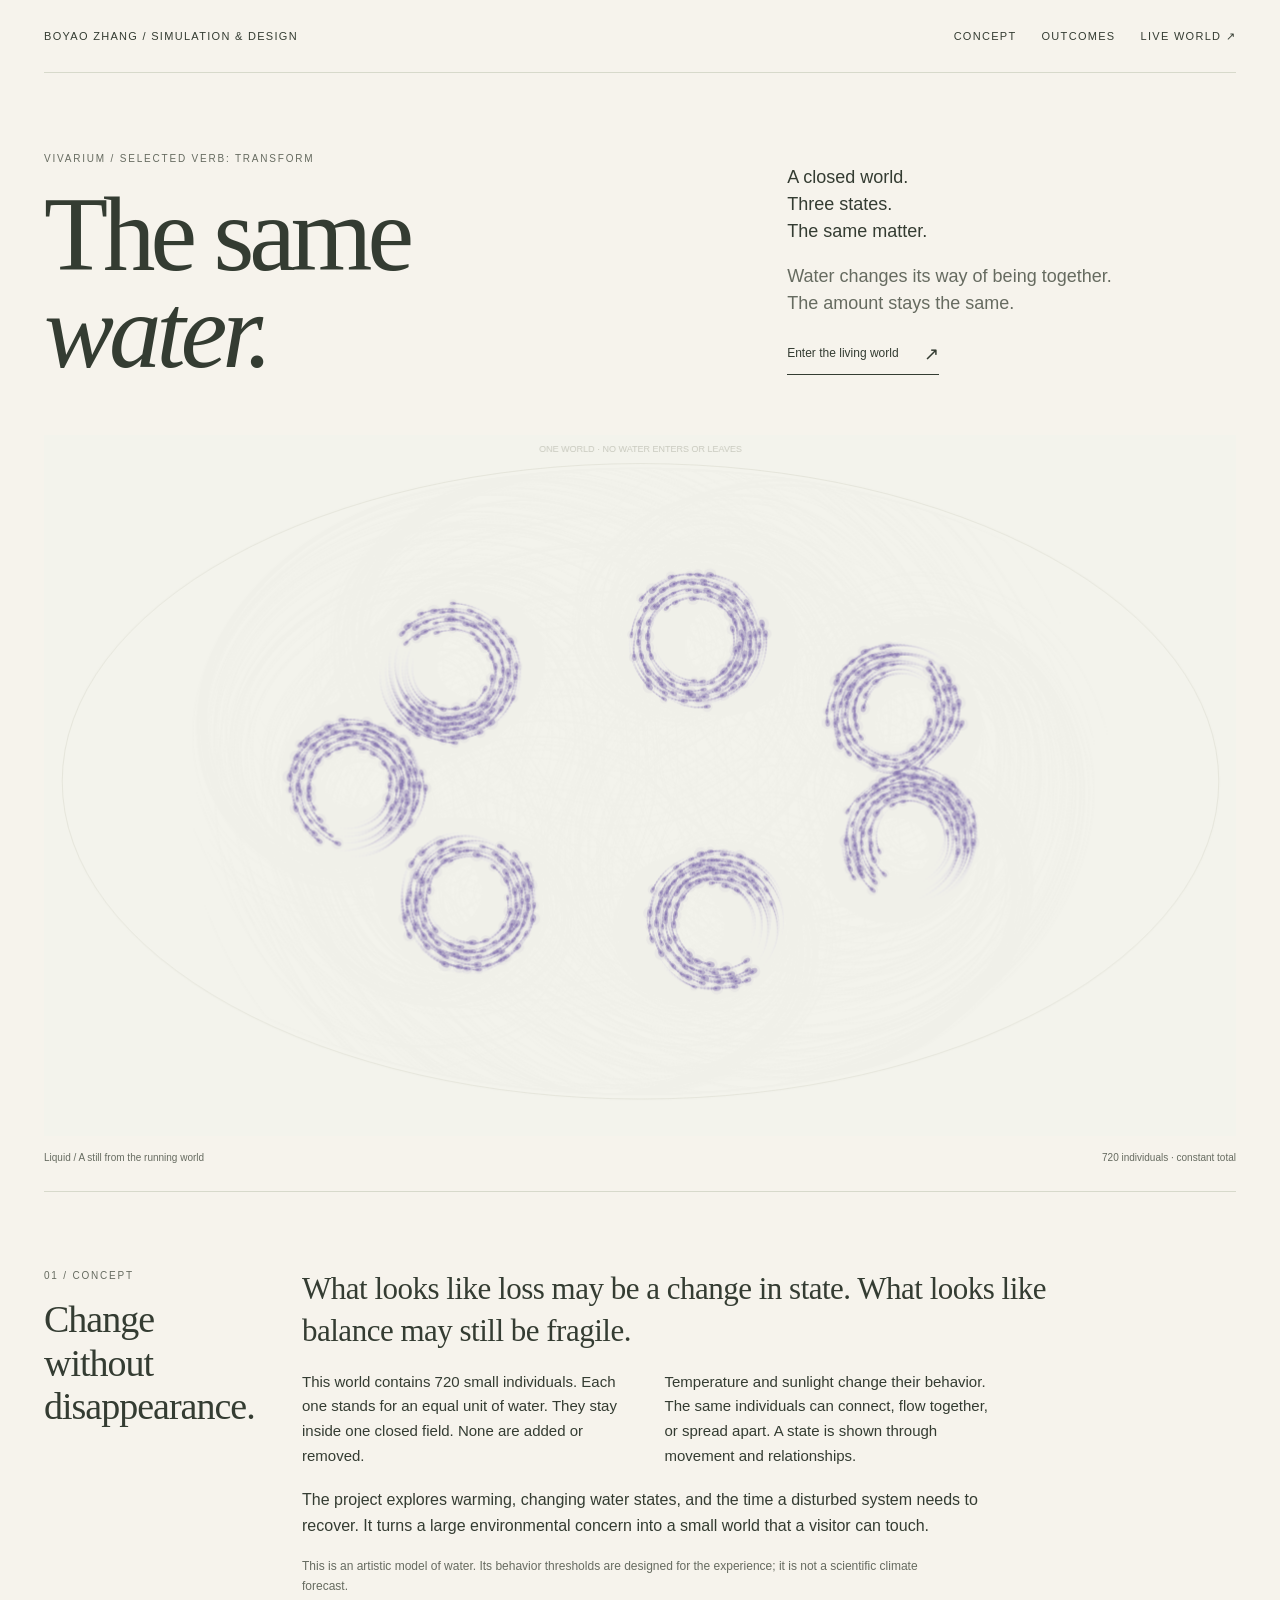
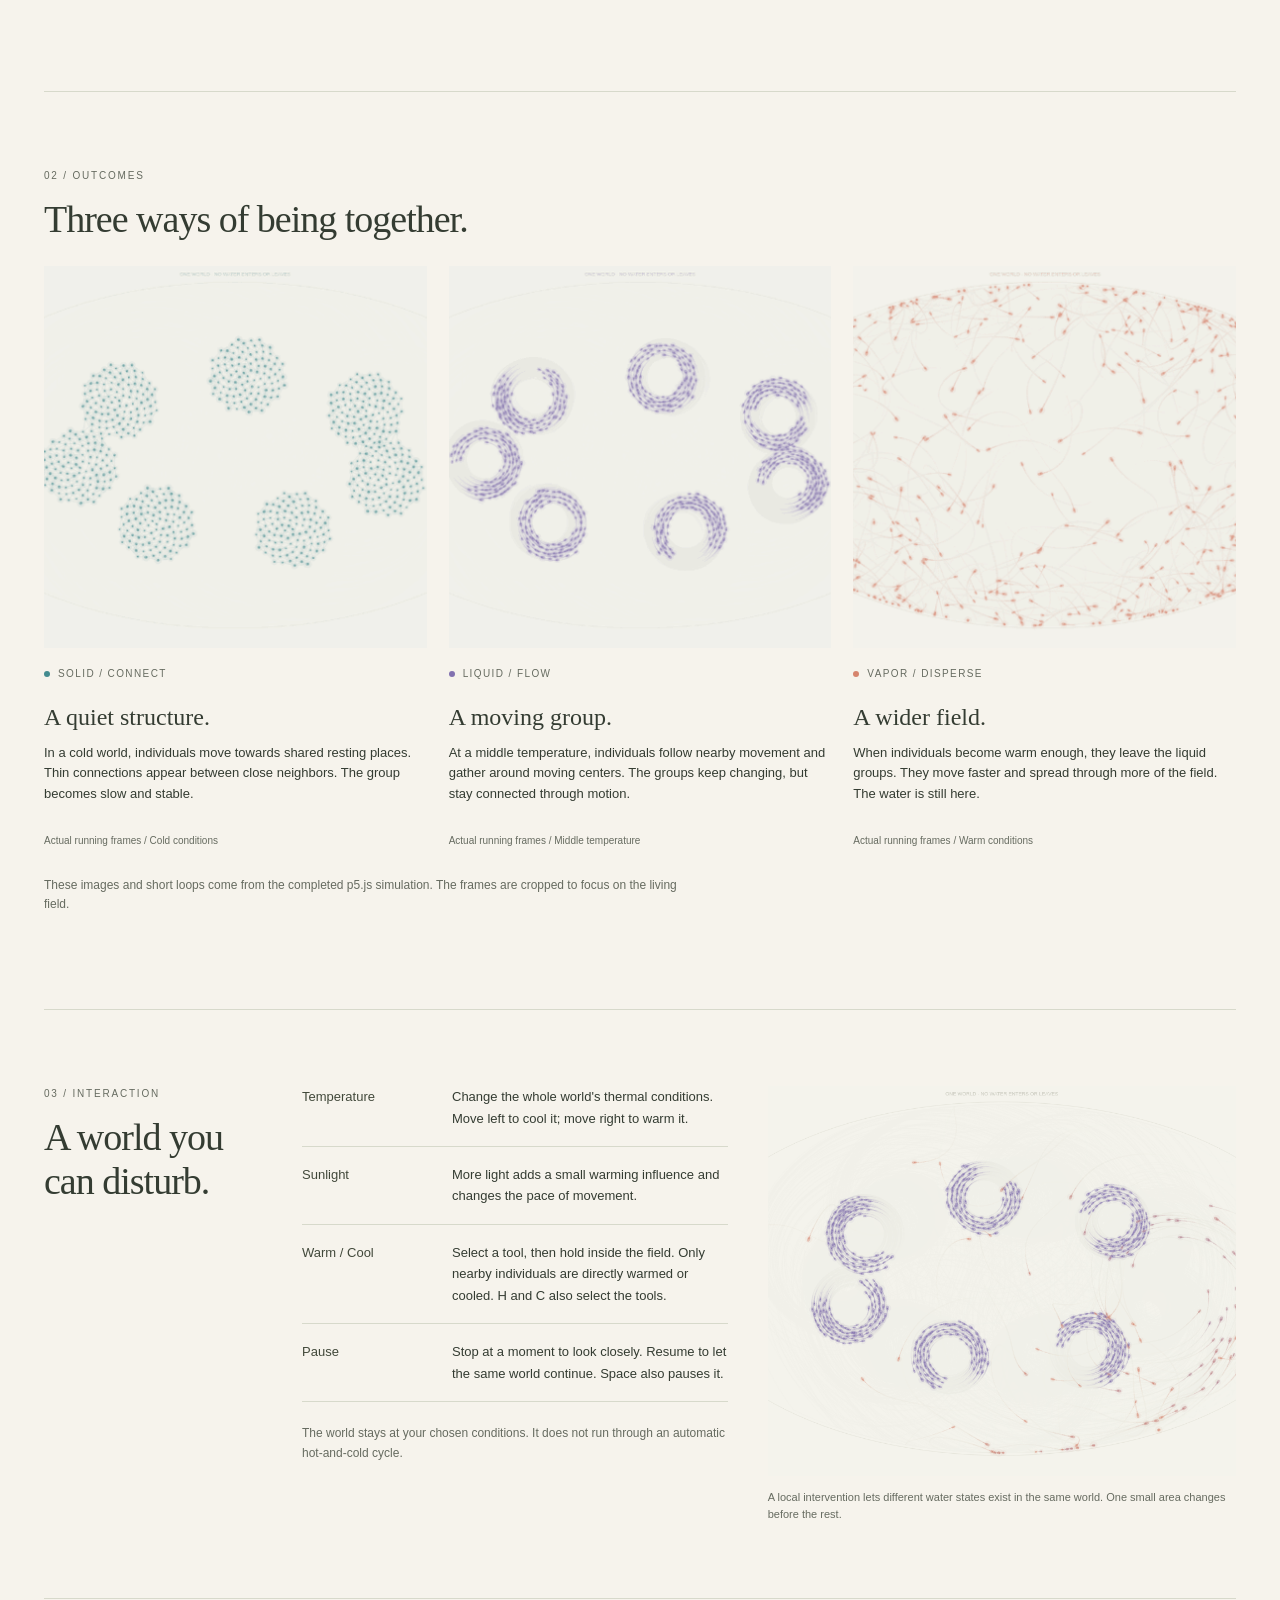
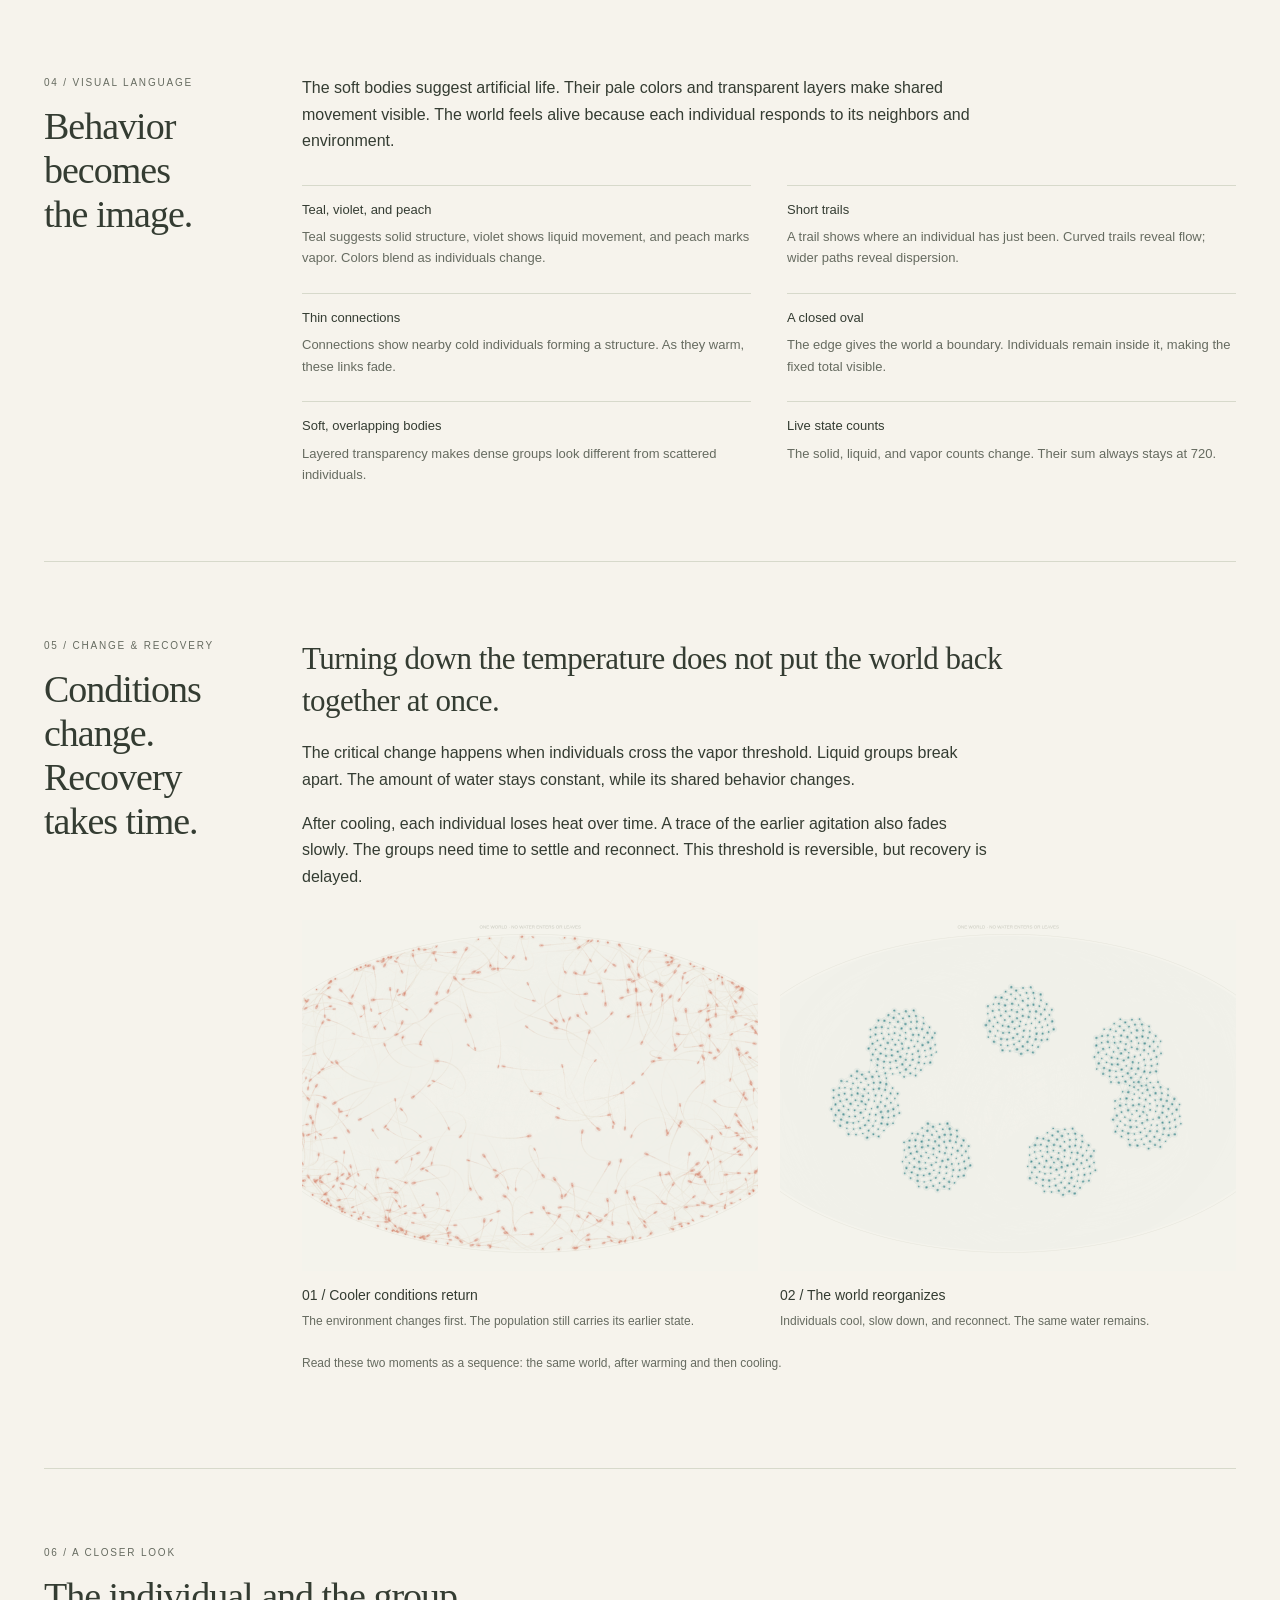
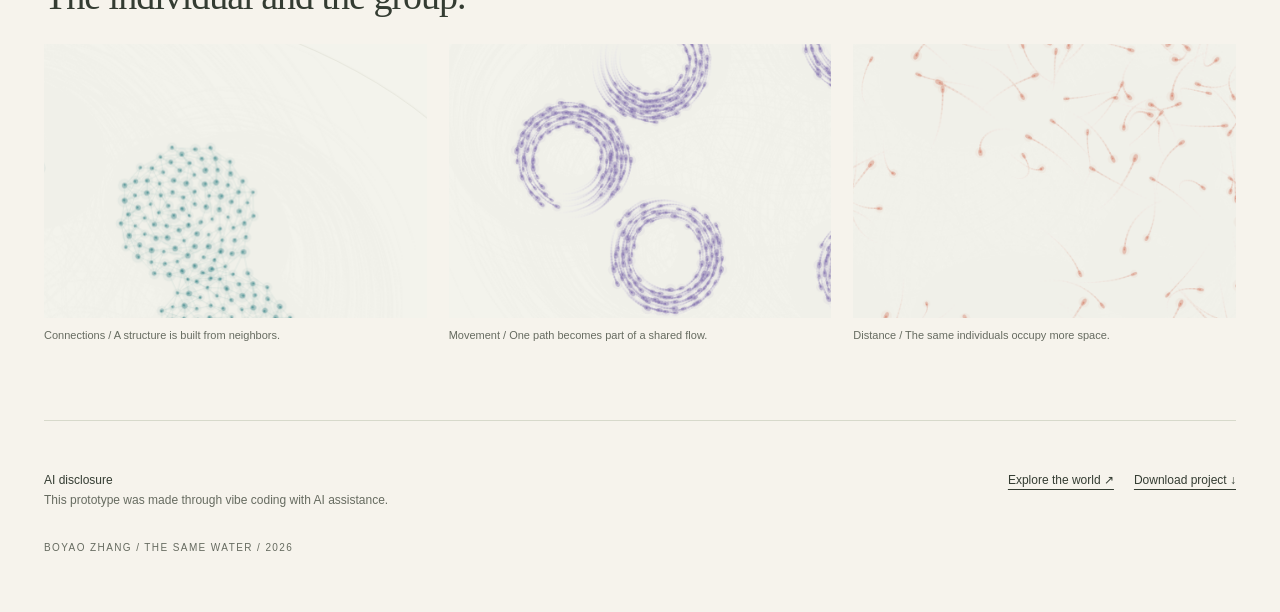
==== the-same-water/index.html @ 987aae66 "ct3p2" ====
<!doctype html>
<html lang="en"><head><meta charset="utf-8"><meta name="viewport" content="width=device-width,initial-scale=1"><title>The Same Water — Documentation</title><meta name="description" content="A p5.js vivarium about water, shared behavior, changing states and slow recovery. Design documentation by Boyao Zhang."><link rel="stylesheet" href="style.css"></head>
<body><div class="wrap">
<header><span>Boyao Zhang / Simulation &amp; Design</span><nav aria-label="Page sections"><a href="#concept">Concept</a><a href="#outcomes">Outcomes</a><a href="sketch.html">Live world ↗</a></nav></header>
<main>
<div class="hero"><div class="hero-text"><div><div class="eyebrow">Vivarium / Selected verb: Transform</div><h1>The same<br><em>water.</em></h1></div><div class="hero-intro"><p>A closed world.<br>Three states.<br>The same matter.</p><p class="note">Water changes its way of being together. The amount stays the same.</p><a class="action" href="sketch.html">Enter the living world <span aria-hidden="true">↗</span></a></div></div><img class="hero-image" src="assets/liquid.png" alt="Soft violet individuals move in curved groups inside a closed oval field."><div class="hero-caption"><span>Liquid / A still from the running world</span><span>720 individuals · constant total</span></div></div>
<section id="concept"><div class="section-grid"><aside><div class="section-number">01 / Concept</div><h2>Change without<br>disappearance.</h2></aside><div><p class="large">What looks like loss may be a change in state. What looks like balance may still be fragile.</p><div class="two-col copy"><p>This world contains 720 small individuals. Each one stands for an equal unit of water. They stay inside one closed field. None are added or removed.</p><p>Temperature and sunlight change their behavior. The same individuals can connect, flow together, or spread apart. A state is shown through movement and relationships.</p></div><p class="copy">The project explores warming, changing water states, and the time a disturbed system needs to recover. It turns a large environmental concern into a small world that a visitor can touch.</p><p class="note">This is an artistic model of water. Its behavior thresholds are designed for the experience; it is not a scientific climate forecast.</p></div></div></section>
<section id="outcomes"><div class="section-number">02 / Outcomes</div><h2>Three ways of being together.</h2><div class="state-grid">
<figure><img src="assets/solid-motion.gif" alt="A pale teal population slowly settles into connected groups."><div class="state-tag solid"><i></i>Solid / Connect</div><h3>A quiet structure.</h3><p>In a cold world, individuals move towards shared resting places. Thin connections appear between close neighbors. The group becomes slow and stable.</p><figcaption class="motion-caption">Actual running frames / Cold conditions</figcaption></figure>
<figure><img src="assets/liquid-motion.gif" alt="Violet individuals follow curved paths and circulate in groups."><div class="state-tag liquid"><i></i>Liquid / Flow</div><h3>A moving group.</h3><p>At a middle temperature, individuals follow nearby movement and gather around moving centers. The groups keep changing, but stay connected through motion.</p><figcaption class="motion-caption">Actual running frames / Middle temperature</figcaption></figure>
<figure><img src="assets/vapor-motion.gif" alt="Peach individuals move freely across the closed field."><div class="state-tag vapor"><i></i>Vapor / Disperse</div><h3>A wider field.</h3><p>When individuals become warm enough, they leave the liquid groups. They move faster and spread through more of the field. The water is still here.</p><figcaption class="motion-caption">Actual running frames / Warm conditions</figcaption></figure>
</div><p class="note" style="margin-top:26px">These images and short loops come from the completed p5.js simulation. The frames are cropped to focus on the living field.</p></section>
<section id="interaction"><div class="section-grid"><aside><div class="section-number">03 / Interaction</div><h2>A world you<br>can disturb.</h2></aside><div class="interactions"><div><ul class="interaction-list"><li><strong>Temperature</strong><span>Change the whole world's thermal conditions. Move left to cool it; move right to warm it.</span></li><li><strong>Sunlight</strong><span>More light adds a small warming influence and changes the pace of movement.</span></li><li><strong>Warm / Cool</strong><span>Select a tool, then hold inside the field. Only nearby individuals are directly warmed or cooled. H and C also select the tools.</span></li><li><strong>Pause</strong><span>Stop at a moment to look closely. Resume to let the same world continue. Space also pauses it.</span></li></ul><p class="note" style="margin-top:22px">The world stays at your chosen conditions. It does not run through an automatic hot-and-cold cycle.</p></div><figure><img src="assets/local.png" alt="A local change in color and group behavior within a larger violet liquid field."><figcaption>A local intervention lets different water states exist in the same world. One small area changes before the rest.</figcaption></figure></div></div></section>
<section><div class="section-grid"><aside><div class="section-number">04 / Visual language</div><h2>Behavior becomes<br>the image.</h2></aside><div><p class="copy">The soft bodies suggest artificial life. Their pale colors and transparent layers make shared movement visible. The world feels alive because each individual responds to its neighbors and environment.</p><div class="visual-list"><div><strong>Teal, violet, and peach</strong><p>Teal suggests solid structure, violet shows liquid movement, and peach marks vapor. Colors blend as individuals change.</p></div><div><strong>Short trails</strong><p>A trail shows where an individual has just been. Curved trails reveal flow; wider paths reveal dispersion.</p></div><div><strong>Thin connections</strong><p>Connections show nearby cold individuals forming a structure. As they warm, these links fade.</p></div><div><strong>A closed oval</strong><p>The edge gives the world a boundary. Individuals remain inside it, making the fixed total visible.</p></div><div><strong>Soft, overlapping bodies</strong><p>Layered transparency makes dense groups look different from scattered individuals.</p></div><div><strong>Live state counts</strong><p>The solid, liquid, and vapor counts change. Their sum always stays at 720.</p></div></div></div></div></section>
<section id="recovery"><div class="section-grid"><aside><div class="section-number">05 / Change &amp; recovery</div><h2>Conditions change.<br>Recovery takes time.</h2></aside><div><p class="large">Turning down the temperature does not put the world back together at once.</p><p class="copy">The critical change happens when individuals cross the vapor threshold. Liquid groups break apart. The amount of water stays constant, while its shared behavior changes.</p><p class="copy">After cooling, each individual loses heat over time. A trace of the earlier agitation also fades slowly. The groups need time to settle and reconnect. This threshold is reversible, but recovery is delayed.</p><div class="recovery"><figure><img src="assets/recovery-early.png" alt="The dispersed population just after cooler conditions are restored."><figcaption><b>01 / Cooler conditions return</b>The environment changes first. The population still carries its earlier state.</figcaption></figure><figure><img src="assets/recovery-late.png" alt="The same population has cooled and begun to form quiet connected structures."><figcaption><b>02 / The world reorganizes</b>Individuals cool, slow down, and reconnect. The same water remains.</figcaption></figure></div><p class="note">Read these two moments as a sequence: the same world, after warming and then cooling.</p></div></div></section>
<section><div class="section-number">06 / A closer look</div><h2>The individual and the group.</h2><div class="sequence"><figure><img src="assets/solid-detail.png" alt="Close-up of teal bodies and thin links in a solid group."><figcaption>Connections / A structure is built from neighbors.</figcaption></figure><figure><img src="assets/liquid-detail.png" alt="Close-up of curved violet trails in a liquid group."><figcaption>Movement / One path becomes part of a shared flow.</figcaption></figure><figure><img src="assets/vapor-detail.png" alt="Close-up of scattered peach bodies in vapor."><figcaption>Distance / The same individuals occupy more space.</figcaption></figure></div></section>
</main><footer class="closing"><div><p><strong style="font-weight:normal;color:var(--ink)">AI disclosure</strong><br>This prototype was made through vibe coding with AI assistance.</p><div class="footer">Boyao Zhang / The Same Water / 2026</div></div><div class="downloads"><a href="sketch.html">Explore the world ↗</a><a href="the-same-water.zip" download>Download project ↓</a></div></footer>
</div></body></html>
---- the-same-water/style.css ----
:root{--paper:#f6f3ec;--ink:#343c32;--muted:#666b60;--rule:#d7d9cb}*{box-sizing:border-box}html{scroll-behavior:smooth}body{margin:0;background:var(--paper);color:var(--ink);font:16px/1.65 Arial,sans-serif}a{color:inherit;text-underline-offset:5px}a:focus-visible{outline:2px solid #786a89;outline-offset:5px}.wrap{width:min(1216px,calc(100% - 88px));margin:auto}header{display:flex;justify-content:space-between;gap:20px;padding:27px 0;border-bottom:1px solid var(--rule);font-size:11px;letter-spacing:1.3px;text-transform:uppercase}header nav{display:flex;gap:25px}header a{text-decoration:none}.hero{padding:78px 0 0}.hero-text{display:grid;grid-template-columns:1.5fr 1fr;gap:70px;align-items:end;margin-bottom:55px}.eyebrow,.section-number{font:10px/1.6 Arial,sans-serif;letter-spacing:1.8px;text-transform:uppercase;color:var(--muted)}h1{font:normal clamp(70px,8.2vw,116px)/.92 Georgia,serif;letter-spacing:-5px;margin:20px 0 0}h1 em{font-weight:normal}p{margin:0 0 18px}.hero-intro{max-width:360px;padding-bottom:5px}.hero-intro p{font-size:18px;line-height:1.5}.action{display:inline-flex;align-items:center;gap:25px;font-size:12px;text-decoration:none;border-bottom:1px solid var(--ink);padding:5px 0}.action span{font-size:18px}.hero-image{width:100%;display:block;aspect-ratio:1.7;object-fit:cover}.hero-caption{display:flex;justify-content:space-between;gap:20px;font-size:10px;color:var(--muted);padding:14px 0 24px;border-bottom:1px solid var(--rule)}section{padding:76px 0;border-bottom:1px solid var(--rule)}.section-grid{display:grid;grid-template-columns:210px 1fr;gap:48px}h2{font:normal 38px/1.15 Georgia,serif;letter-spacing:-1px;margin:14px 0 24px}h3{font:normal 24px/1.2 Georgia,serif;margin:20px 0 11px}.large{font:normal 31px/1.35 Georgia,serif;letter-spacing:-.5px;max-width:790px}.two-col{display:grid;grid-template-columns:1fr 1fr;gap:35px}.copy{max-width:690px}.copy p{font-size:15px}.note{font-size:12px;color:var(--muted);max-width:640px}.state-grid{display:grid;grid-template-columns:repeat(3,1fr);gap:22px}.state-grid figure,.interactions figure,.recovery figure{margin:0}.state-grid img{display:block;width:100%;aspect-ratio:1;object-fit:cover}.state-grid p{font-size:13px;line-height:1.6}.state-tag{font-size:10px;letter-spacing:1.4px;text-transform:uppercase;margin-top:18px;color:var(--muted)}.state-tag i{display:inline-block;width:6px;height:6px;border-radius:50%;margin-right:8px}.state-grid .solid i{background:#438b8f}.state-grid .liquid i{background:#8271b0}.state-grid .vapor i{background:#d6846d}.motion-caption{font-size:10px;color:var(--muted);padding-top:10px}.interaction-list{margin:0;padding:0;list-style:none}.interaction-list li{display:grid;grid-template-columns:130px 1fr;gap:20px;padding:17px 0;border-bottom:1px solid var(--rule);font-size:13px}.interaction-list li:first-child{padding-top:0}.interaction-list strong{font-weight:normal;color:#41483a}.interactions{display:grid;grid-template-columns:1fr 1.1fr;gap:40px;align-items:start}.interactions img{width:100%;aspect-ratio:1.2;object-fit:cover;display:block}.interactions figcaption{font-size:11px;line-height:1.5;color:var(--muted);margin-top:13px}.visual-list{display:grid;grid-template-columns:1fr 1fr;gap:24px 36px;margin-top:30px}.visual-list div{padding-top:13px;border-top:1px solid var(--rule);font-size:13px}.visual-list strong{display:block;font-weight:normal;margin-bottom:6px}.visual-list p{margin:0;color:var(--muted)}.recovery{display:grid;grid-template-columns:1fr 1fr;gap:22px;margin:30px 0 22px}.recovery img{width:100%;aspect-ratio:1.3;object-fit:cover;display:block}.recovery figcaption{margin-top:13px;font-size:12px;color:var(--muted)}.recovery figcaption b{display:block;font-weight:normal;font-size:14px;color:var(--ink);margin-bottom:5px}.sequence{display:grid;grid-template-columns:1fr 1fr 1fr;gap:22px;margin-top:26px}.sequence img{width:100%;aspect-ratio:1.4;object-fit:cover;display:block}.sequence figcaption{font-size:11px;margin-top:8px;color:var(--muted)}.sequence figure{margin:0}.closing{padding:50px 0 55px;display:flex;justify-content:space-between;gap:35px;align-items:flex-start}.closing p{font-size:12px;max-width:650px;color:var(--muted)}.downloads{display:flex;gap:20px;font-size:12px}.footer{font-size:10px;text-transform:uppercase;letter-spacing:1.4px;margin-top:30px;color:var(--muted)}@media(max-width:800px){.wrap{width:calc(100% - 40px)}header{font-size:9px}header nav{gap:13px}.hero{padding-top:45px}.hero-text{gap:30px}h1{font-size:70px;letter-spacing:-3px}.hero-intro p{font-size:15px}.section-grid{grid-template-columns:1fr;gap:15px}section{padding:45px 0}.section-grid aside h2{margin-bottom:10px}.state-grid{gap:15px}.interactions{gap:25px}.closing{display:block}.downloads{margin-top:20px}}@media(max-width:560px){header{display:block}header nav{margin-top:13px}.hero-text{grid-template-columns:1fr;gap:25px;margin-bottom:30px}.hero-intro{max-width:320px}h1{font-size:78px}.hero-image{aspect-ratio:1.15}.hero-caption{font-size:9px}.large{font-size:26px}.two-col,.interactions,.visual-list,.recovery,.sequence{grid-template-columns:1fr}.state-grid{grid-template-columns:1fr;gap:32px}.state-grid img{aspect-ratio:1.4}h2{font-size:33px}.interaction-list li{grid-template-columns:95px 1fr;gap:15px}.sequence img{aspect-ratio:1.45}}
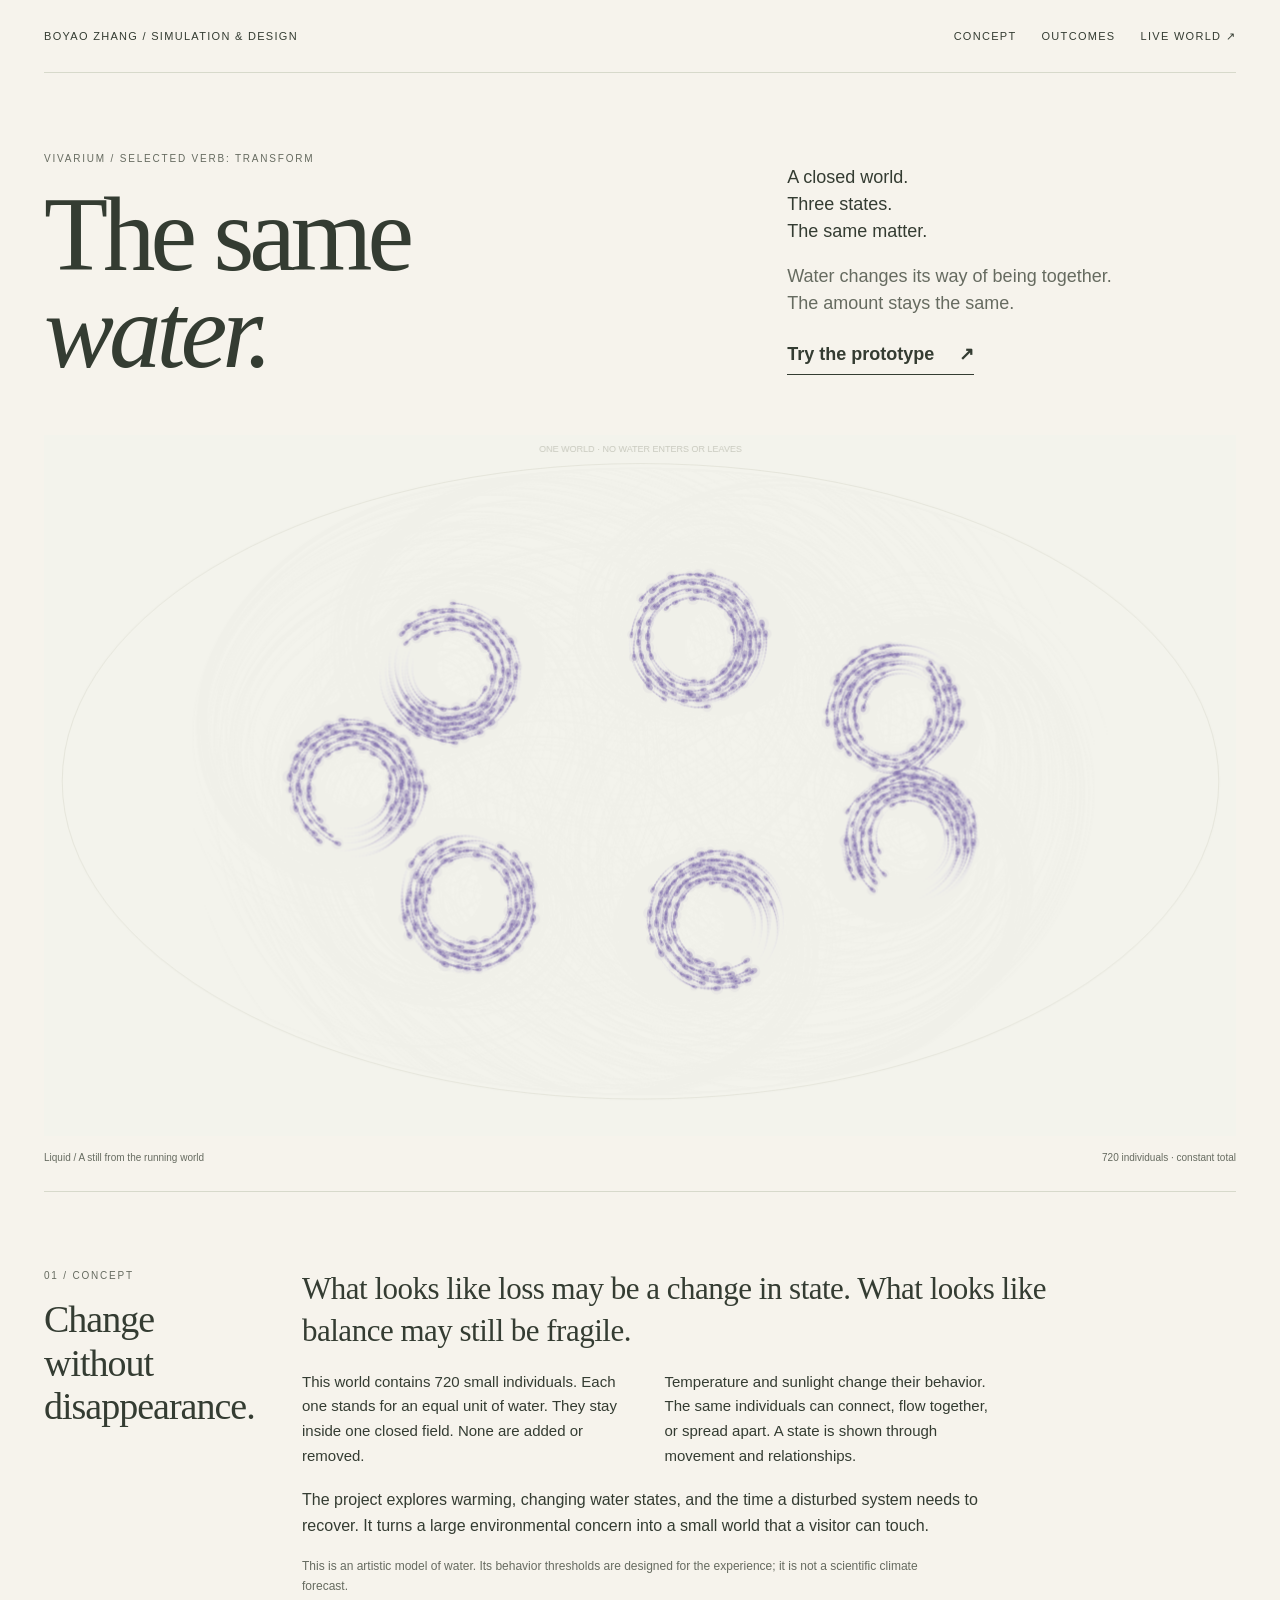
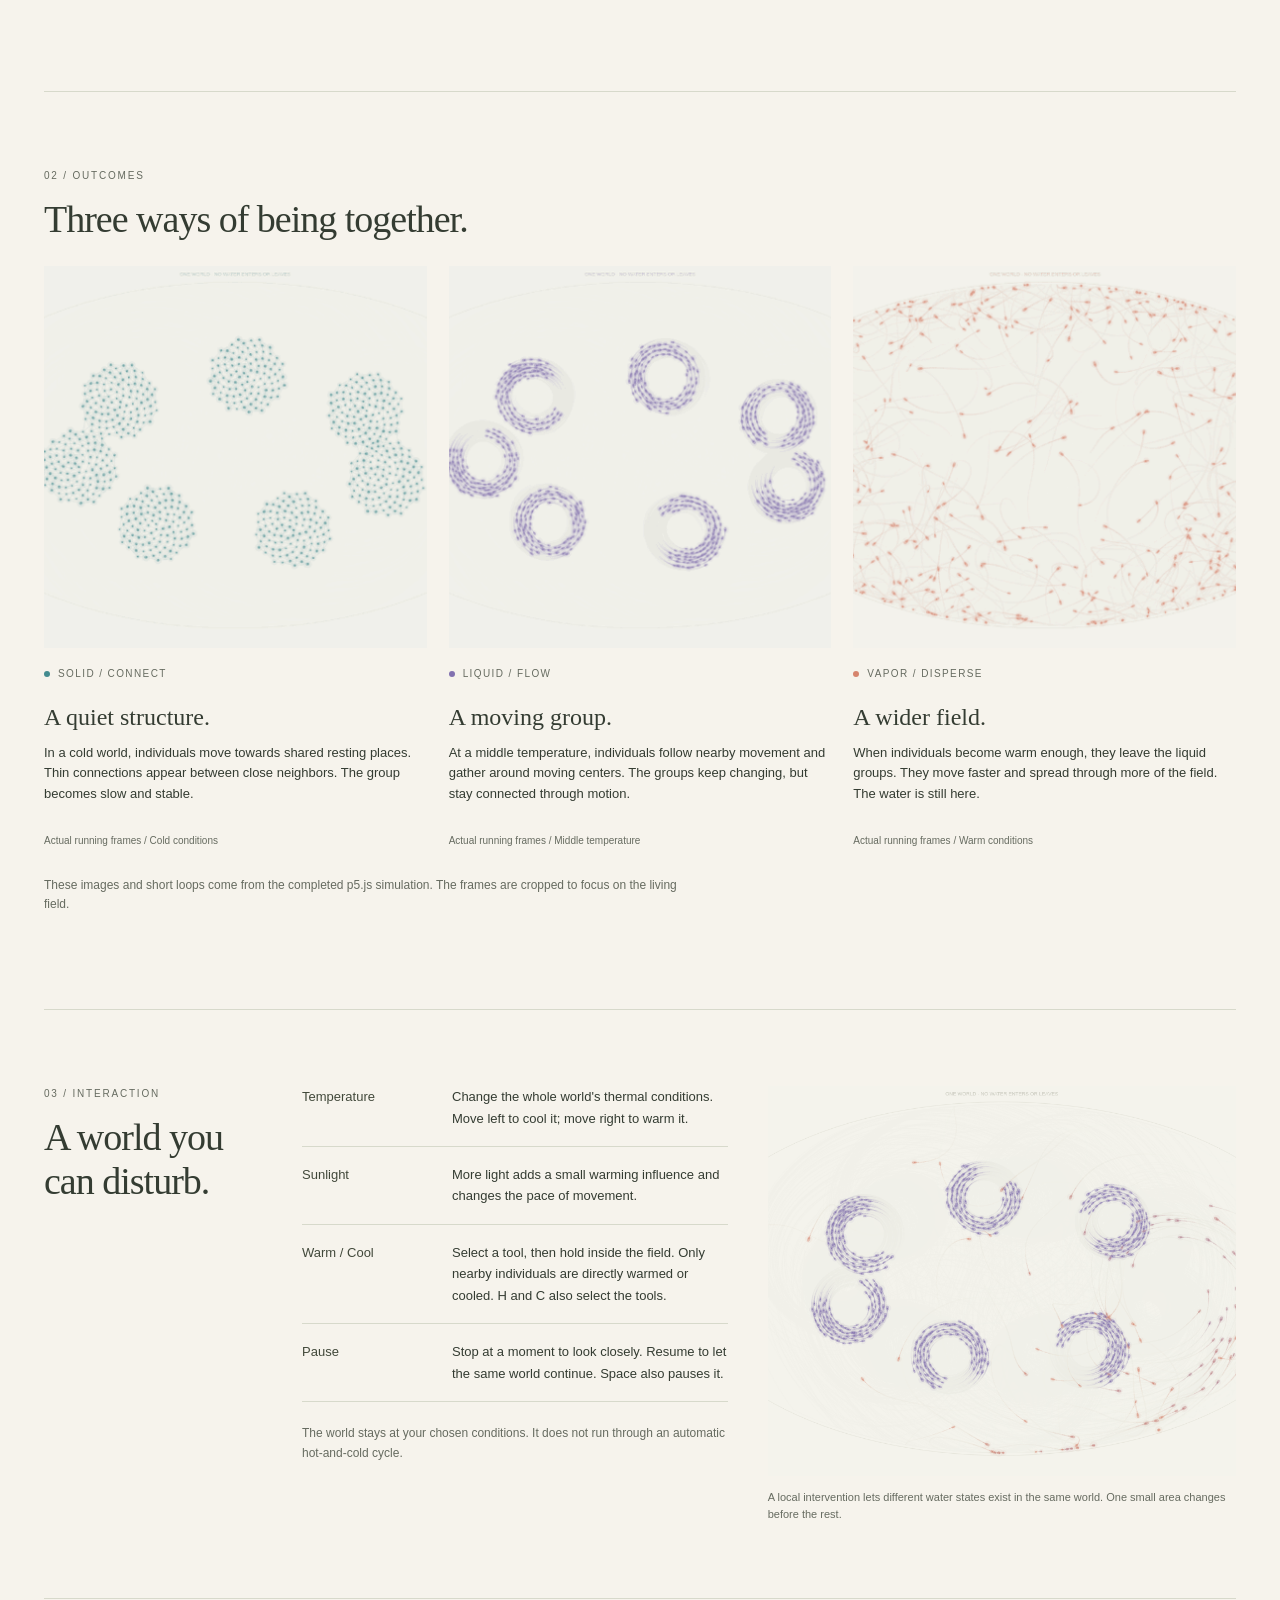
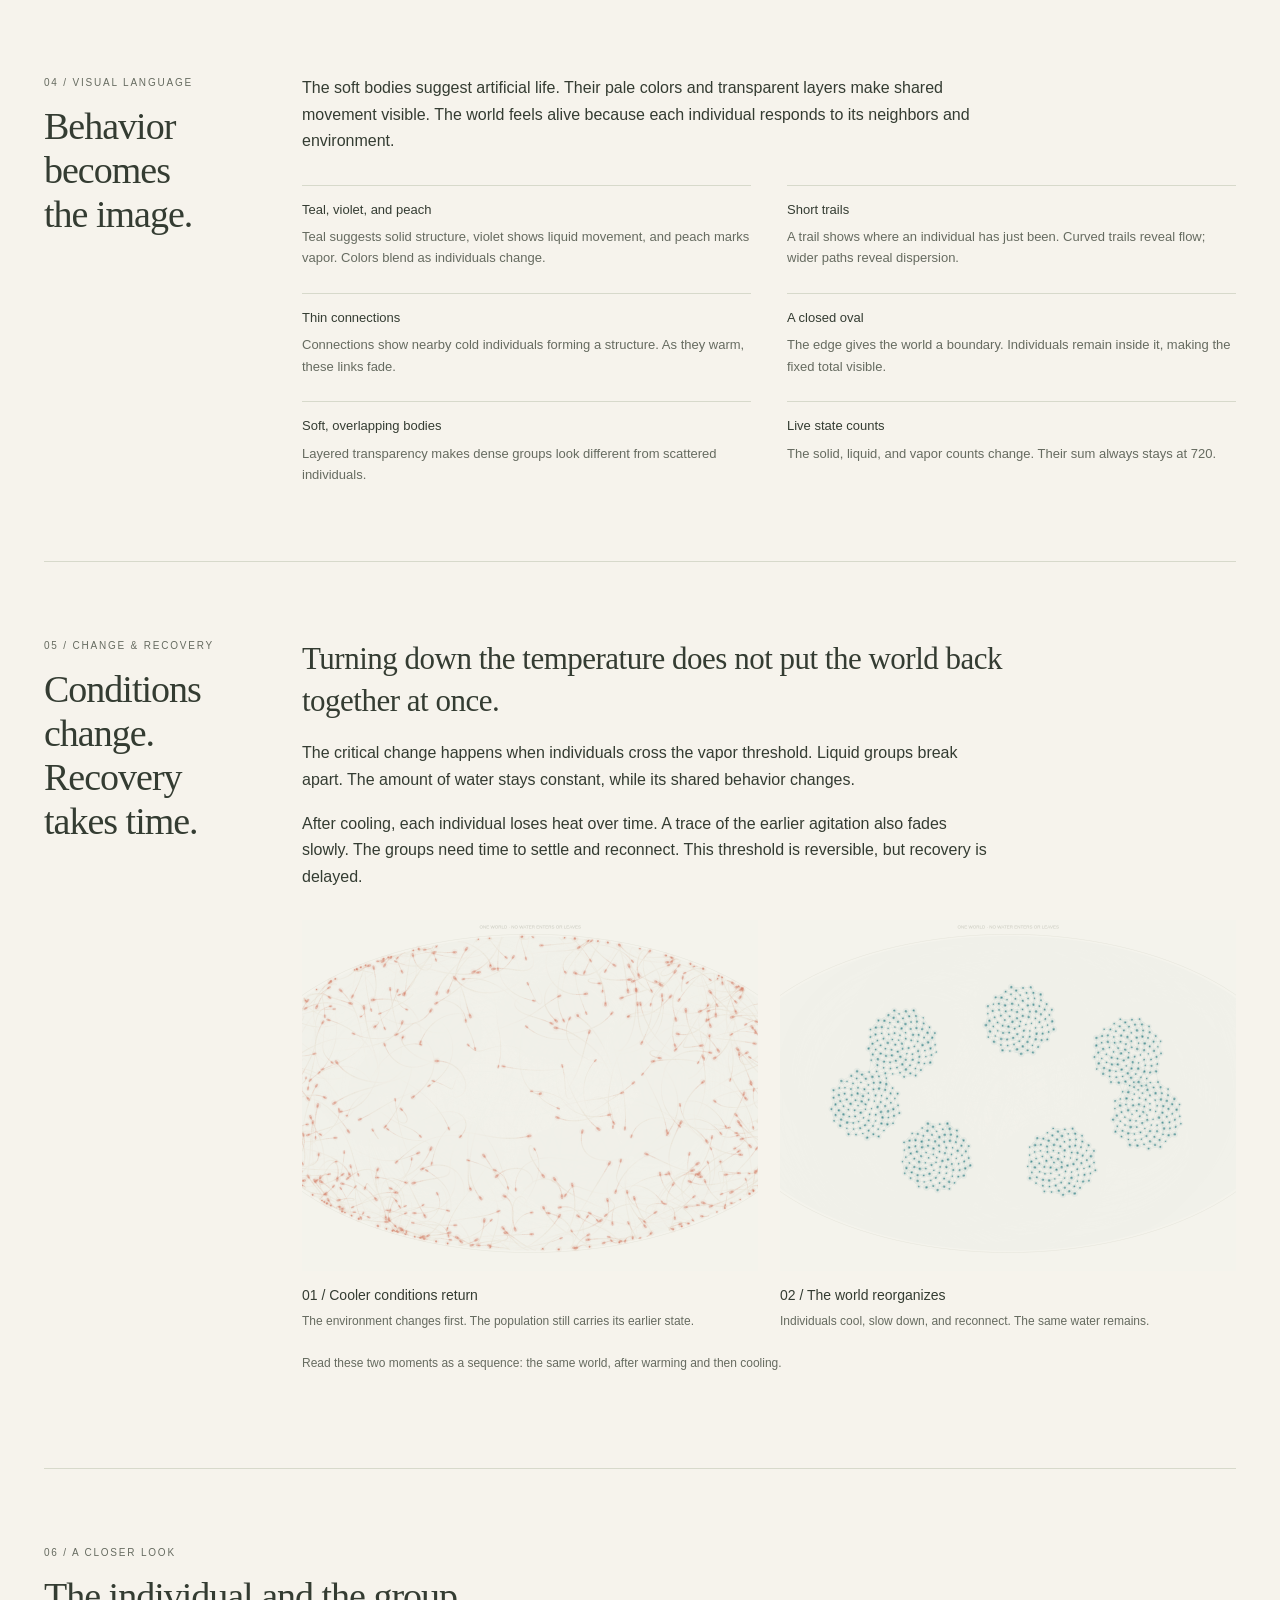
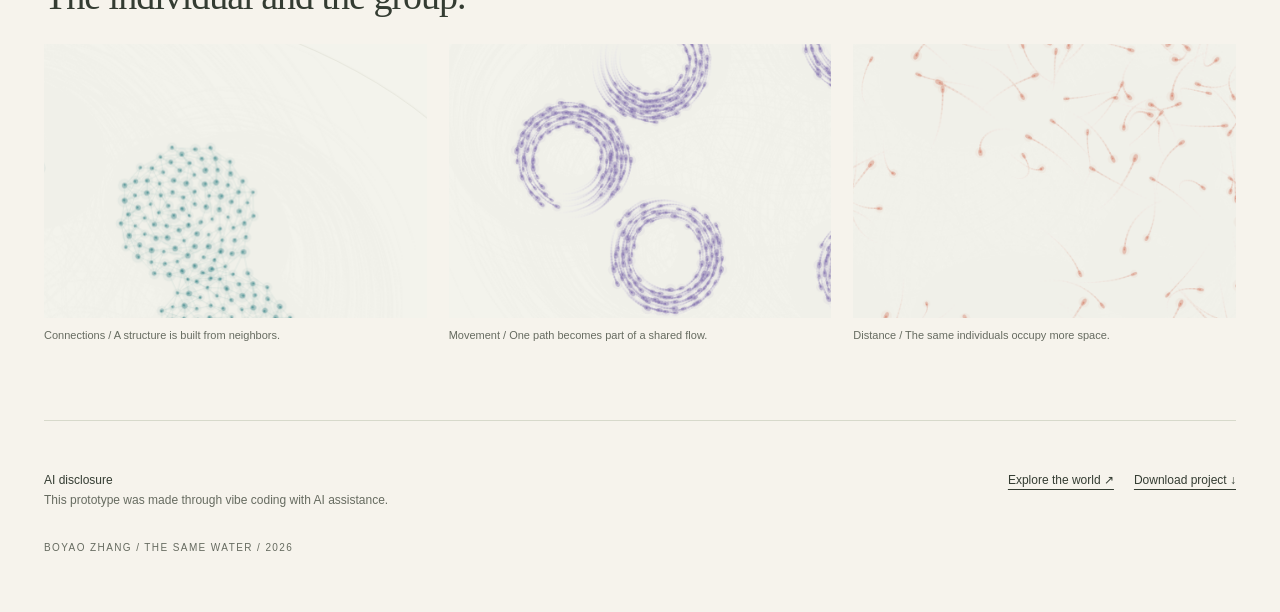
==== commit c436067d: "change" ====
--- a/the-same-water/index.html
+++ b/the-same-water/index.html
@@ -3,7 +3,7 @@
 <body><div class="wrap">
 <header><span>Boyao Zhang / Simulation &amp; Design</span><nav aria-label="Page sections"><a href="#concept">Concept</a><a href="#outcomes">Outcomes</a><a href="sketch.html">Live world ↗</a></nav></header>
 <main>
-<div class="hero"><div class="hero-text"><div><div class="eyebrow">Vivarium / Selected verb: Transform</div><h1>The same<br><em>water.</em></h1></div><div class="hero-intro"><p>A closed world.<br>Three states.<br>The same matter.</p><p class="note">Water changes its way of being together. The amount stays the same.</p><a class="action" href="sketch.html">Enter the living world <span aria-hidden="true">↗</span></a></div></div><img class="hero-image" src="assets/liquid.png" alt="Soft violet individuals move in curved groups inside a closed oval field."><div class="hero-caption"><span>Liquid / A still from the running world</span><span>720 individuals · constant total</span></div></div>
+<div class="hero"><div class="hero-text"><div><div class="eyebrow">Vivarium / Selected verb: Transform</div><h1>The same<br><em>water.</em></h1></div><div class="hero-intro"><p>A closed world.<br>Three states.<br>The same matter.</p><p class="note">Water changes its way of being together. The amount stays the same.</p><a class="action" href="sketch.html">Try the prototype <span aria-hidden="true">↗</span></a></div></div><img class="hero-image" src="assets/liquid.png" alt="Soft violet individuals move in curved groups inside a closed oval field."><div class="hero-caption"><span>Liquid / A still from the running world</span><span>720 individuals · constant total</span></div></div>
 <section id="concept"><div class="section-grid"><aside><div class="section-number">01 / Concept</div><h2>Change without<br>disappearance.</h2></aside><div><p class="large">What looks like loss may be a change in state. What looks like balance may still be fragile.</p><div class="two-col copy"><p>This world contains 720 small individuals. Each one stands for an equal unit of water. They stay inside one closed field. None are added or removed.</p><p>Temperature and sunlight change their behavior. The same individuals can connect, flow together, or spread apart. A state is shown through movement and relationships.</p></div><p class="copy">The project explores warming, changing water states, and the time a disturbed system needs to recover. It turns a large environmental concern into a small world that a visitor can touch.</p><p class="note">This is an artistic model of water. Its behavior thresholds are designed for the experience; it is not a scientific climate forecast.</p></div></div></section>
 <section id="outcomes"><div class="section-number">02 / Outcomes</div><h2>Three ways of being together.</h2><div class="state-grid">
 <figure><img src="assets/solid-motion.gif" alt="A pale teal population slowly settles into connected groups."><div class="state-tag solid"><i></i>Solid / Connect</div><h3>A quiet structure.</h3><p>In a cold world, individuals move towards shared resting places. Thin connections appear between close neighbors. The group becomes slow and stable.</p><figcaption class="motion-caption">Actual running frames / Cold conditions</figcaption></figure>
--- a/the-same-water/style.css
+++ b/the-same-water/style.css
@@ -1 +1 @@
-:root{--paper:#f6f3ec;--ink:#343c32;--muted:#666b60;--rule:#d7d9cb}*{box-sizing:border-box}html{scroll-behavior:smooth}body{margin:0;background:var(--paper);color:var(--ink);font:16px/1.65 Arial,sans-serif}a{color:inherit;text-underline-offset:5px}a:focus-visible{outline:2px solid #786a89;outline-offset:5px}.wrap{width:min(1216px,calc(100% - 88px));margin:auto}header{display:flex;justify-content:space-between;gap:20px;padding:27px 0;border-bottom:1px solid var(--rule);font-size:11px;letter-spacing:1.3px;text-transform:uppercase}header nav{display:flex;gap:25px}header a{text-decoration:none}.hero{padding:78px 0 0}.hero-text{display:grid;grid-template-columns:1.5fr 1fr;gap:70px;align-items:end;margin-bottom:55px}.eyebrow,.section-number{font:10px/1.6 Arial,sans-serif;letter-spacing:1.8px;text-transform:uppercase;color:var(--muted)}h1{font:normal clamp(70px,8.2vw,116px)/.92 Georgia,serif;letter-spacing:-5px;margin:20px 0 0}h1 em{font-weight:normal}p{margin:0 0 18px}.hero-intro{max-width:360px;padding-bottom:5px}.hero-intro p{font-size:18px;line-height:1.5}.action{display:inline-flex;align-items:center;gap:25px;font-size:12px;text-decoration:none;border-bottom:1px solid var(--ink);padding:5px 0}.action span{font-size:18px}.hero-image{width:100%;display:block;aspect-ratio:1.7;object-fit:cover}.hero-caption{display:flex;justify-content:space-between;gap:20px;font-size:10px;color:var(--muted);padding:14px 0 24px;border-bottom:1px solid var(--rule)}section{padding:76px 0;border-bottom:1px solid var(--rule)}.section-grid{display:grid;grid-template-columns:210px 1fr;gap:48px}h2{font:normal 38px/1.15 Georgia,serif;letter-spacing:-1px;margin:14px 0 24px}h3{font:normal 24px/1.2 Georgia,serif;margin:20px 0 11px}.large{font:normal 31px/1.35 Georgia,serif;letter-spacing:-.5px;max-width:790px}.two-col{display:grid;grid-template-columns:1fr 1fr;gap:35px}.copy{max-width:690px}.copy p{font-size:15px}.note{font-size:12px;color:var(--muted);max-width:640px}.state-grid{display:grid;grid-template-columns:repeat(3,1fr);gap:22px}.state-grid figure,.interactions figure,.recovery figure{margin:0}.state-grid img{display:block;width:100%;aspect-ratio:1;object-fit:cover}.state-grid p{font-size:13px;line-height:1.6}.state-tag{font-size:10px;letter-spacing:1.4px;text-transform:uppercase;margin-top:18px;color:var(--muted)}.state-tag i{display:inline-block;width:6px;height:6px;border-radius:50%;margin-right:8px}.state-grid .solid i{background:#438b8f}.state-grid .liquid i{background:#8271b0}.state-grid .vapor i{background:#d6846d}.motion-caption{font-size:10px;color:var(--muted);padding-top:10px}.interaction-list{margin:0;padding:0;list-style:none}.interaction-list li{display:grid;grid-template-columns:130px 1fr;gap:20px;padding:17px 0;border-bottom:1px solid var(--rule);font-size:13px}.interaction-list li:first-child{padding-top:0}.interaction-list strong{font-weight:normal;color:#41483a}.interactions{display:grid;grid-template-columns:1fr 1.1fr;gap:40px;align-items:start}.interactions img{width:100%;aspect-ratio:1.2;object-fit:cover;display:block}.interactions figcaption{font-size:11px;line-height:1.5;color:var(--muted);margin-top:13px}.visual-list{display:grid;grid-template-columns:1fr 1fr;gap:24px 36px;margin-top:30px}.visual-list div{padding-top:13px;border-top:1px solid var(--rule);font-size:13px}.visual-list strong{display:block;font-weight:normal;margin-bottom:6px}.visual-list p{margin:0;color:var(--muted)}.recovery{display:grid;grid-template-columns:1fr 1fr;gap:22px;margin:30px 0 22px}.recovery img{width:100%;aspect-ratio:1.3;object-fit:cover;display:block}.recovery figcaption{margin-top:13px;font-size:12px;color:var(--muted)}.recovery figcaption b{display:block;font-weight:normal;font-size:14px;color:var(--ink);margin-bottom:5px}.sequence{display:grid;grid-template-columns:1fr 1fr 1fr;gap:22px;margin-top:26px}.sequence img{width:100%;aspect-ratio:1.4;object-fit:cover;display:block}.sequence figcaption{font-size:11px;margin-top:8px;color:var(--muted)}.sequence figure{margin:0}.closing{padding:50px 0 55px;display:flex;justify-content:space-between;gap:35px;align-items:flex-start}.closing p{font-size:12px;max-width:650px;color:var(--muted)}.downloads{display:flex;gap:20px;font-size:12px}.footer{font-size:10px;text-transform:uppercase;letter-spacing:1.4px;margin-top:30px;color:var(--muted)}@media(max-width:800px){.wrap{width:calc(100% - 40px)}header{font-size:9px}header nav{gap:13px}.hero{padding-top:45px}.hero-text{gap:30px}h1{font-size:70px;letter-spacing:-3px}.hero-intro p{font-size:15px}.section-grid{grid-template-columns:1fr;gap:15px}section{padding:45px 0}.section-grid aside h2{margin-bottom:10px}.state-grid{gap:15px}.interactions{gap:25px}.closing{display:block}.downloads{margin-top:20px}}@media(max-width:560px){header{display:block}header nav{margin-top:13px}.hero-text{grid-template-columns:1fr;gap:25px;margin-bottom:30px}.hero-intro{max-width:320px}h1{font-size:78px}.hero-image{aspect-ratio:1.15}.hero-caption{font-size:9px}.large{font-size:26px}.two-col,.interactions,.visual-list,.recovery,.sequence{grid-template-columns:1fr}.state-grid{grid-template-columns:1fr;gap:32px}.state-grid img{aspect-ratio:1.4}h2{font-size:33px}.interaction-list li{grid-template-columns:95px 1fr;gap:15px}.sequence img{aspect-ratio:1.45}}
+:root{--paper:#f6f3ec;--ink:#343c32;--muted:#666b60;--rule:#d7d9cb}*{box-sizing:border-box}html{scroll-behavior:smooth}body{margin:0;background:var(--paper);color:var(--ink);font:16px/1.65 Arial,sans-serif}a{color:inherit;text-underline-offset:5px}a:focus-visible{outline:2px solid #786a89;outline-offset:5px}.wrap{width:min(1216px,calc(100% - 88px));margin:auto}header{display:flex;justify-content:space-between;gap:20px;padding:27px 0;border-bottom:1px solid var(--rule);font-size:11px;letter-spacing:1.3px;text-transform:uppercase}header nav{display:flex;gap:25px}header a{text-decoration:none}.hero{padding:78px 0 0}.hero-text{display:grid;grid-template-columns:1.5fr 1fr;gap:70px;align-items:end;margin-bottom:55px}.eyebrow,.section-number{font:10px/1.6 Arial,sans-serif;letter-spacing:1.8px;text-transform:uppercase;color:var(--muted)}h1{font:normal clamp(70px,8.2vw,116px)/.92 Georgia,serif;letter-spacing:-5px;margin:20px 0 0}h1 em{font-weight:normal}p{margin:0 0 18px}.hero-intro{max-width:360px;padding-bottom:5px}.hero-intro p{font-size:18px;line-height:1.5}.action{display:inline-flex;align-items:center;gap:25px;font-size:18px;font-weight:700;text-decoration:none;border-bottom:1px solid var(--ink);padding:5px 0}.action span{font-size:18px}.hero-image{width:100%;display:block;aspect-ratio:1.7;object-fit:cover}.hero-caption{display:flex;justify-content:space-between;gap:20px;font-size:10px;color:var(--muted);padding:14px 0 24px;border-bottom:1px solid var(--rule)}section{padding:76px 0;border-bottom:1px solid var(--rule)}.section-grid{display:grid;grid-template-columns:210px 1fr;gap:48px}h2{font:normal 38px/1.15 Georgia,serif;letter-spacing:-1px;margin:14px 0 24px}h3{font:normal 24px/1.2 Georgia,serif;margin:20px 0 11px}.large{font:normal 31px/1.35 Georgia,serif;letter-spacing:-.5px;max-width:790px}.two-col{display:grid;grid-template-columns:1fr 1fr;gap:35px}.copy{max-width:690px}.copy p{font-size:15px}.note{font-size:12px;color:var(--muted);max-width:640px}.state-grid{display:grid;grid-template-columns:repeat(3,1fr);gap:22px}.state-grid figure,.interactions figure,.recovery figure{margin:0}.state-grid img{display:block;width:100%;aspect-ratio:1;object-fit:cover}.state-grid p{font-size:13px;line-height:1.6}.state-tag{font-size:10px;letter-spacing:1.4px;text-transform:uppercase;margin-top:18px;color:var(--muted)}.state-tag i{display:inline-block;width:6px;height:6px;border-radius:50%;margin-right:8px}.state-grid .solid i{background:#438b8f}.state-grid .liquid i{background:#8271b0}.state-grid .vapor i{background:#d6846d}.motion-caption{font-size:10px;color:var(--muted);padding-top:10px}.interaction-list{margin:0;padding:0;list-style:none}.interaction-list li{display:grid;grid-template-columns:130px 1fr;gap:20px;padding:17px 0;border-bottom:1px solid var(--rule);font-size:13px}.interaction-list li:first-child{padding-top:0}.interaction-list strong{font-weight:normal;color:#41483a}.interactions{display:grid;grid-template-columns:1fr 1.1fr;gap:40px;align-items:start}.interactions img{width:100%;aspect-ratio:1.2;object-fit:cover;display:block}.interactions figcaption{font-size:11px;line-height:1.5;color:var(--muted);margin-top:13px}.visual-list{display:grid;grid-template-columns:1fr 1fr;gap:24px 36px;margin-top:30px}.visual-list div{padding-top:13px;border-top:1px solid var(--rule);font-size:13px}.visual-list strong{display:block;font-weight:normal;margin-bottom:6px}.visual-list p{margin:0;color:var(--muted)}.recovery{display:grid;grid-template-columns:1fr 1fr;gap:22px;margin:30px 0 22px}.recovery img{width:100%;aspect-ratio:1.3;object-fit:cover;display:block}.recovery figcaption{margin-top:13px;font-size:12px;color:var(--muted)}.recovery figcaption b{display:block;font-weight:normal;font-size:14px;color:var(--ink);margin-bottom:5px}.sequence{display:grid;grid-template-columns:1fr 1fr 1fr;gap:22px;margin-top:26px}.sequence img{width:100%;aspect-ratio:1.4;object-fit:cover;display:block}.sequence figcaption{font-size:11px;margin-top:8px;color:var(--muted)}.sequence figure{margin:0}.closing{padding:50px 0 55px;display:flex;justify-content:space-between;gap:35px;align-items:flex-start}.closing p{font-size:12px;max-width:650px;color:var(--muted)}.downloads{display:flex;gap:20px;font-size:12px}.footer{font-size:10px;text-transform:uppercase;letter-spacing:1.4px;margin-top:30px;color:var(--muted)}@media(max-width:800px){.wrap{width:calc(100% - 40px)}header{font-size:9px}header nav{gap:13px}.hero{padding-top:45px}.hero-text{gap:30px}h1{font-size:70px;letter-spacing:-3px}.hero-intro p{font-size:15px}.section-grid{grid-template-columns:1fr;gap:15px}section{padding:45px 0}.section-grid aside h2{margin-bottom:10px}.state-grid{gap:15px}.interactions{gap:25px}.closing{display:block}.downloads{margin-top:20px}}@media(max-width:560px){header{display:block}header nav{margin-top:13px}.hero-text{grid-template-columns:1fr;gap:25px;margin-bottom:30px}.hero-intro{max-width:320px}h1{font-size:78px}.hero-image{aspect-ratio:1.15}.hero-caption{font-size:9px}.large{font-size:26px}.two-col,.interactions,.visual-list,.recovery,.sequence{grid-template-columns:1fr}.state-grid{grid-template-columns:1fr;gap:32px}.state-grid img{aspect-ratio:1.4}h2{font-size:33px}.interaction-list li{grid-template-columns:95px 1fr;gap:15px}.sequence img{aspect-ratio:1.45}}
